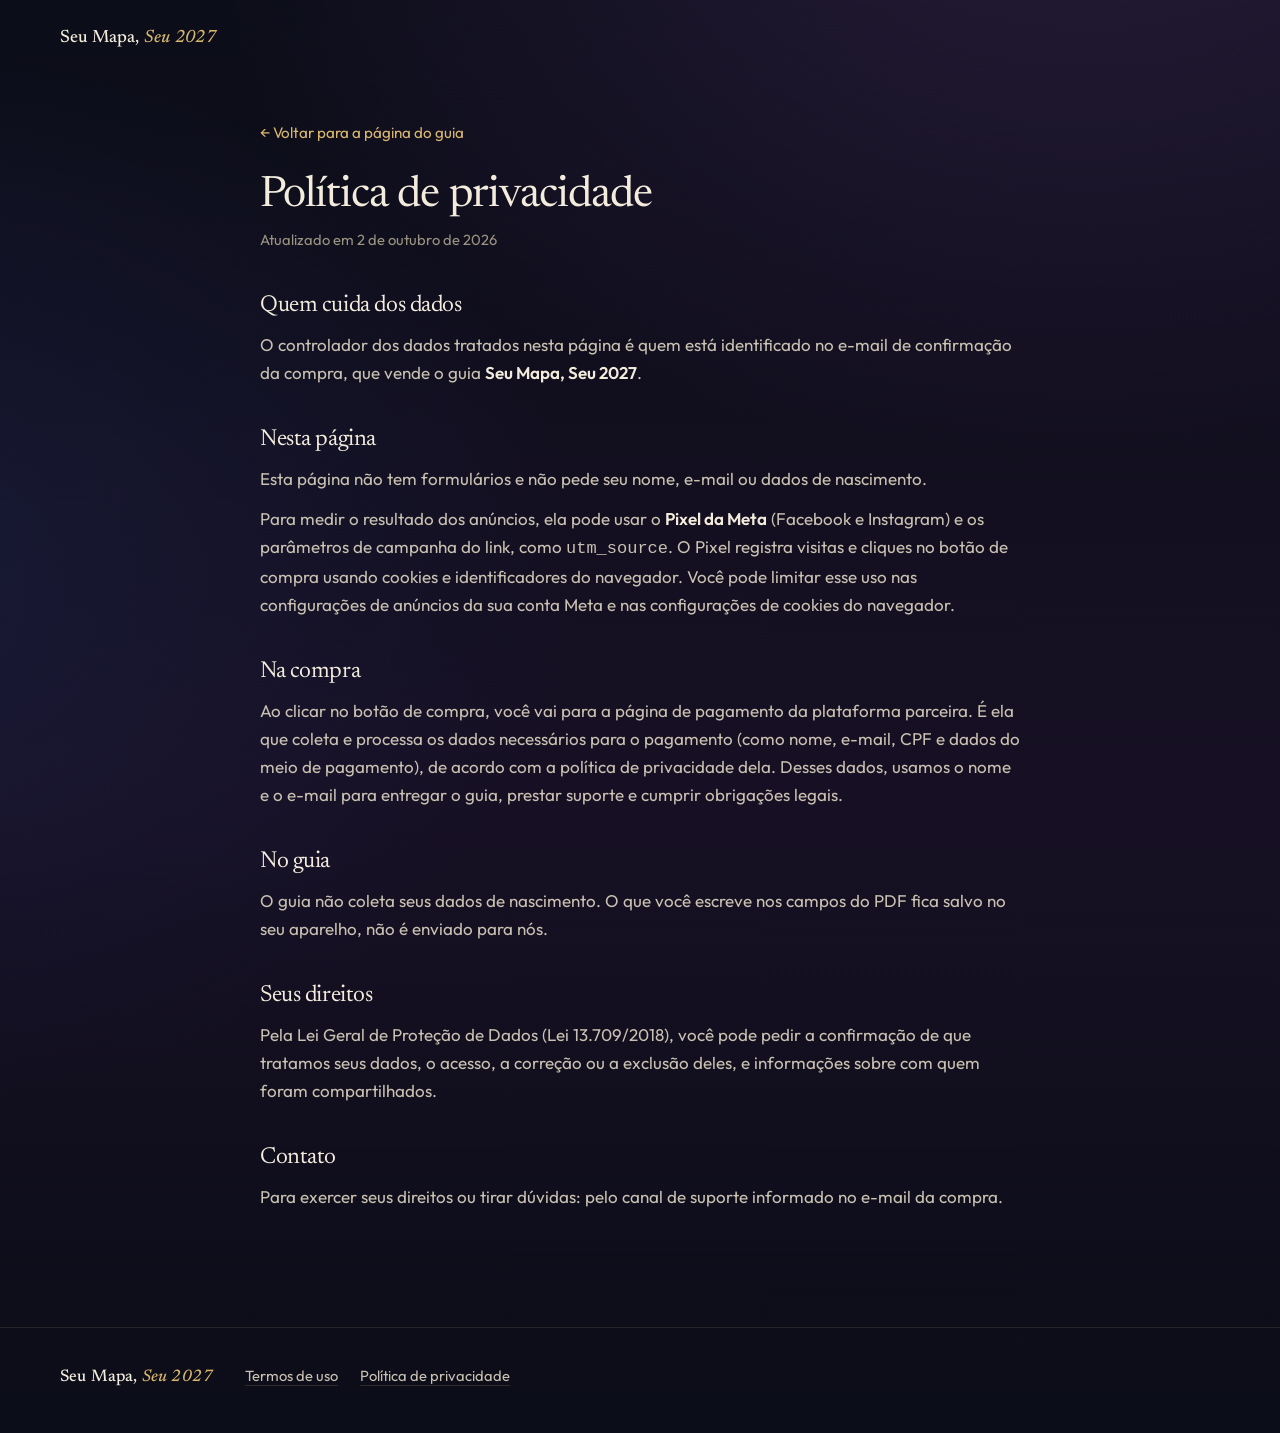
==== privacidade.html @ 2634e00c "Finish the Seu Mapa, Seu 2027 sales page Use the real cover and three real pages of the final PDF in" ====
<!doctype html>
<html lang="pt-BR">
  <head>
    <meta charset="UTF-8" />
    <meta name="viewport" content="width=device-width, initial-scale=1, viewport-fit=cover" />
    <title>Política de privacidade — Seu Mapa, Seu 2027</title>
    <meta name="robots" content="noindex" />
    <meta name="theme-color" content="#0b0d18" />
    <link rel="icon" href="favicon.svg" type="image/svg+xml" />
    <link rel="preconnect" href="https://fonts.googleapis.com" />
    <link rel="preconnect" href="https://fonts.gstatic.com" crossorigin />
    <link href="https://fonts.googleapis.com/css2?family=Newsreader:ital,opsz,wght@0,6..72,400;0,6..72,500;1,6..72,400;1,6..72,500&family=Outfit:wght@400;500;600&display=swap" rel="stylesheet" />
    <link rel="stylesheet" href="styles.css" />
    <script src="config.js"></script>
  </head>
  <body>
    <header class="topbar">
      <div class="wrap">
        <a class="wordmark" href="./" style="text-decoration: none">Seu Mapa, <em>Seu 2027</em></a>
      </div>
    </header>

    <main class="legal wrap">
      <a class="back" href="./">← Voltar para a página do guia</a>
      <h1>Política de privacidade</h1>
      <p class="updated">Atualizado em 2 de outubro de 2026</p>

      <h2>Quem cuida dos dados</h2>
      <p>O controlador dos dados tratados nesta página é <span data-operator>quem está identificado no e-mail de confirmação da compra</span>, que vende o guia <strong>Seu Mapa, Seu 2027</strong>.</p>

      <h2>Nesta página</h2>
      <p>Esta página não tem formulários e não pede seu nome, e-mail ou dados de nascimento.</p>
      <p>Para medir o resultado dos anúncios, ela pode usar o <strong>Pixel da Meta</strong> (Facebook e Instagram) e os parâmetros de campanha do link, como <code>utm_source</code>. O Pixel registra visitas e cliques no botão de compra usando cookies e identificadores do navegador. Você pode limitar esse uso nas configurações de anúncios da sua conta Meta e nas configurações de cookies do navegador.</p>

      <h2>Na compra</h2>
      <p>Ao clicar no botão de compra, você vai para a página de pagamento da plataforma parceira. É ela que coleta e processa os dados necessários para o pagamento (como nome, e-mail, CPF e dados do meio de pagamento), de acordo com a política de privacidade dela. Desses dados, usamos o nome e o e-mail para entregar o guia, prestar suporte e cumprir obrigações legais.</p>

      <h2>No guia</h2>
      <p>O guia não coleta seus dados de nascimento. O que você escreve nos campos do PDF fica salvo no seu aparelho, não é enviado para nós.</p>

      <h2>Seus direitos</h2>
      <p>Pela Lei Geral de Proteção de Dados (Lei 13.709/2018), você pode pedir a confirmação de que tratamos seus dados, o acesso, a correção ou a exclusão deles, e informações sobre com quem foram compartilhados.</p>

      <h2>Contato</h2>
      <p>Para exercer seus direitos ou tirar dúvidas: <span data-support>pelo canal de suporte informado no e-mail da compra</span>.</p>
    </main>

    <footer class="footer">
      <div class="wrap footer-inner">
        <span class="wordmark small">Seu Mapa, <em>Seu 2027</em></span>
        <nav class="footer-links" aria-label="Informações legais">
          <a href="termos.html">Termos de uso</a>
          <a href="privacidade.html" aria-current="page">Política de privacidade</a>
        </nav>
      </div>
    </footer>
    <script src="legal.js" defer></script>
  </body>
</html>
---- styles.css ----
/* =====================================================================
   Seu Mapa, Seu 2027 — landing de vendas
   Noite azul com toque de ameixa, marfim para leitura, dourado contido.
   ===================================================================== */

:root {
  --bg: #0b0d18;
  --bg-plum: #171024;
  --surface: #121527;
  --surface-2: #181b30;
  --ivory: #f3ecdd;
  --ivory-soft: #c9c1b1;
  --ivory-faint: #9a937f;
  --gold: #d8b66e;
  --gold-hot: #e6c785;
  --gold-ink: #1b1407;
  --line: rgba(216, 182, 110, 0.18);
  --line-soft: rgba(243, 236, 221, 0.1);

  --serif: "Newsreader", "Iowan Old Style", Georgia, serif;
  --sans: "Outfit", system-ui, -apple-system, "Segoe UI", sans-serif;
  --ease: cubic-bezier(0.16, 1, 0.3, 1);
  --pad: clamp(20px, 5vw, 40px);
  --section: clamp(68px, 9vw, 116px);

  color-scheme: dark;
}

* { box-sizing: border-box; }
[hidden] { display: none !important; }
html { -webkit-text-size-adjust: 100%; scroll-behavior: smooth; }
body {
  margin: 0;
  min-height: 100vh;
  background:
    radial-gradient(120% 70% at 85% -10%, rgba(74, 46, 98, 0.45), transparent 60%),
    radial-gradient(90% 60% at -10% 40%, rgba(30, 40, 84, 0.4), transparent 62%),
    linear-gradient(180deg, var(--bg) 0%, var(--bg-plum) 55%, var(--bg) 100%);
  color: var(--ivory);
  font: 400 1.0625rem/1.65 var(--sans);
  -webkit-font-smoothing: antialiased;
  overflow-x: hidden;
}
img { display: block; max-width: 100%; height: auto; }
a { color: inherit; }
button { font: inherit; color: inherit; }
::selection { background: var(--gold); color: var(--gold-ink); }
:focus-visible { outline: 2px solid var(--gold-hot); outline-offset: 4px; border-radius: 4px; }

.wrap { width: min(1160px, 100% - var(--pad) * 2); margin-inline: auto; }

.skip {
  position: absolute; left: 12px; top: -60px; z-index: 50;
  padding: 10px 16px; background: var(--ivory); color: var(--bg);
  border-radius: 8px; text-decoration: none; font-weight: 600;
}
.skip:focus { top: 12px; }

/* ---------------------------------------------------------------- Céu */
.sky { position: fixed; inset: 0; z-index: -1; pointer-events: none; overflow: hidden; }
.orbits { position: absolute; inset: 0; width: 100%; height: 100%; }
.orbits circle, .orbits ellipse { fill: none; stroke: var(--gold); stroke-opacity: 0.1; stroke-width: 1; vector-effect: non-scaling-stroke; }
.orbits .orbit-dot { fill: var(--gold); fill-opacity: 0.7; stroke: none; }
.orbit-spin { transform-origin: 760px 300px; transform-box: view-box; animation: spin 180s linear infinite; }
.stars {
  position: absolute; inset: 0; opacity: 0.55;
  background-image:
    radial-gradient(1px 1px at 12% 18%, #fff 50%, transparent 51%),
    radial-gradient(1px 1px at 72% 12%, #fff 50%, transparent 51%),
    radial-gradient(1.2px 1.2px at 38% 66%, #f3e2bd 50%, transparent 51%),
    radial-gradient(1px 1px at 88% 58%, #fff 50%, transparent 51%),
    radial-gradient(1px 1px at 22% 88%, #fff 50%, transparent 51%),
    radial-gradient(1.2px 1.2px at 58% 34%, #f3e2bd 50%, transparent 51%);
  background-size: 620px 620px;
  -webkit-mask-image: linear-gradient(180deg, #000 0%, rgba(0, 0, 0, 0.35) 70%, transparent);
  mask-image: linear-gradient(180deg, #000 0%, rgba(0, 0, 0, 0.35) 70%, transparent);
  animation: twinkle 9s ease-in-out infinite alternate;
}

/* ------------------------------------------------------------ Tipografia */
h1, h2, h3 { margin: 0; font-family: var(--serif); font-weight: 500; color: var(--ivory); text-wrap: balance; }
h1 { font-size: clamp(2.3rem, 1.5rem + 3.1vw, 3.45rem); line-height: 1.06; letter-spacing: -0.022em; font-weight: 400; }
h2 { font-size: clamp(1.8rem, 1.35rem + 1.8vw, 2.65rem); line-height: 1.12; letter-spacing: -0.018em; font-weight: 400; }
h3 { font-size: 1.32rem; line-height: 1.25; font-weight: 500; }
p { margin: 0; }
em { font-style: italic; }

.eyebrow {
  font: 600 0.8125rem/1.4 var(--sans);
  letter-spacing: 0.2em; text-transform: uppercase; color: var(--gold);
}

.wordmark { font-family: var(--serif); font-size: 1.12rem; font-weight: 500; letter-spacing: 0.01em; color: var(--ivory); }
.wordmark em { color: var(--gold); }
.wordmark.small { font-size: 1.05rem; }

/* ---------------------------------------------------------------- Topo */
.topbar { padding-block: 22px 0; }

/* ---------------------------------------------------------------- CTA */
.cta {
  position: relative; display: inline-flex; align-items: center; justify-content: center;
  min-height: 56px; padding: 16px 28px; border-radius: 999px;
  background: linear-gradient(180deg, var(--gold-hot), var(--gold));
  color: var(--gold-ink); text-decoration: none; text-align: center;
  font: 600 1.02rem/1.25 var(--sans); letter-spacing: 0.005em;
  box-shadow: 0 10px 30px rgba(216, 182, 110, 0.22), inset 0 1px 0 rgba(255, 255, 255, 0.45);
  overflow: hidden; cursor: pointer;
  transition: transform 0.35s var(--ease), box-shadow 0.35s var(--ease);
}
.cta::after {
  content: ""; position: absolute; inset: 0;
  background: linear-gradient(110deg, transparent 35%, rgba(255, 255, 255, 0.5) 50%, transparent 65%);
  transform: translateX(-120%); transition: transform 0.9s var(--ease);
}
.cta:hover { transform: translateY(-2px); box-shadow: 0 16px 40px rgba(216, 182, 110, 0.32), inset 0 1px 0 rgba(255, 255, 255, 0.5); }
.cta:hover::after { transform: translateX(120%); }
.cta:active { transform: translateY(0) scale(0.985); }
.cta-wide { width: 100%; max-width: 440px; }

/* ---------------------------------------------------------------- Hero */
.hero {
  display: grid; gap: 36px;
  padding-block: clamp(28px, 6vw, 72px) var(--section);
}
.hero-copy { display: grid; gap: 18px; max-width: 600px; }
.lede { font-size: clamp(1.06rem, 1rem + 0.3vw, 1.2rem); color: var(--ivory-soft); max-width: 34em; }
.buy { display: grid; gap: 14px; margin-top: 8px; justify-items: start; }
/* Preço em destaque com o nome do produto embaixo. O brilho é o mesmo do
   selo de prova social, só que em branco. */
.price { display: grid; justify-items: start; gap: 4px; }
.price-value {
  font: 500 clamp(2.7rem, 2.2rem + 1.6vw, 3.3rem)/1 var(--serif);
  color: var(--ivory); letter-spacing: 0.005em;
  filter: drop-shadow(0 0 14px rgba(255, 250, 240, 0.18));
}
.price-name { font-size: 0.95rem; color: var(--ivory-soft); letter-spacing: 0.01em; }
@supports (background-clip: text) or (-webkit-background-clip: text) {
  .price-value {
    background: linear-gradient(100deg, #d9d1c1 0%, #f3ecdd 28%, #ffffff 44%, #fffdf6 50%, #f3ecdd 62%, #d9d1c1 100%);
    background-size: 250% 100%;
    background-position: 100% 0;
    -webkit-background-clip: text; background-clip: text;
    color: transparent;
    animation: shimmer 3.8s cubic-bezier(0.45, 0, 0.25, 1) infinite;
    animation-delay: 0.6s;
  }
}

.hero-cover { position: relative; margin: 0; display: grid; justify-items: center; gap: 12px; }
.cover-glow {
  position: absolute; inset: 8% 4%; z-index: -1; border-radius: 50%;
  background: radial-gradient(closest-side, rgba(216, 182, 110, 0.28), rgba(110, 70, 140, 0.18) 55%, transparent);
  filter: blur(30px);
  animation: breathe 8s ease-in-out infinite;
}
.cover-img, .cover-placeholder {
  width: min(300px, 74vw); aspect-ratio: 210 / 297; border-radius: 6px;
  box-shadow: 0 30px 70px rgba(0, 0, 0, 0.55), 0 0 0 1px rgba(243, 236, 221, 0.08);
  transform: rotate(-2deg);
  transition: transform 0.6s var(--ease);
}
.hero-cover:hover .cover-img, .hero-cover:hover .cover-placeholder { transform: rotate(0deg) translateY(-4px); }
.cover-img { object-fit: cover; }

.cover-placeholder {
  position: relative; display: grid; align-content: space-between; justify-items: center;
  padding: 11% 9%; text-align: center;
  background:
    radial-gradient(90% 60% at 50% 0%, rgba(103, 69, 135, 0.55), transparent 70%),
    linear-gradient(180deg, #1b1630, #0e1022);
}
.cover-placeholder::before {
  content: ""; position: absolute; inset: 5%; border: 1px solid rgba(216, 182, 110, 0.45); border-radius: 3px;
}
.cp-top { font: 600 0.62rem/1.3 var(--sans); letter-spacing: 0.24em; text-transform: uppercase; color: var(--gold); }
.cp-orbit { width: 62%; }
.cp-orbit circle { fill: none; stroke: var(--gold); stroke-opacity: 0.55; stroke-width: 1; }
.cp-orbit .cp-sun { fill: var(--gold); stroke: none; fill-opacity: 0.95; }
.cp-orbit .cp-dot { fill: var(--ivory); stroke: none; }
.cp-title { display: grid; font: 400 clamp(1.5rem, 1.1rem + 1.5vw, 2.05rem)/1.05 var(--serif); color: var(--ivory); }
.cp-title em { color: var(--gold); }
.cp-sub { font: 500 0.66rem/1.3 var(--sans); letter-spacing: 0.18em; text-transform: uppercase; color: var(--ivory-soft); }

/* -------------------------------------------------------------- Objeção */
.shift { padding-block: 0 var(--section); display: grid; gap: 18px; max-width: 780px; text-align: center; justify-items: center; }
.shift h2 { font-style: italic; }
.shift p { color: var(--ivory-soft); font-size: 1.1rem; max-width: 36em; }
.shift::before {
  content: ""; width: 64px; height: 1px; margin-bottom: 10px;
  background: linear-gradient(90deg, transparent, var(--gold), transparent);
}

/* -------------------------------------------------------- Como funciona */
.how, .get { padding-block: 0 var(--section); }
.section-head { display: grid; gap: 12px; margin-bottom: 36px; max-width: 680px; }

.steps { list-style: none; margin: 0; padding: 0; display: grid; gap: 14px; counter-reset: step; }
.step {
  position: relative; display: grid; gap: 10px; padding: 26px 24px 24px;
  border: 1px solid var(--line-soft); border-radius: 16px;
  background: linear-gradient(180deg, rgba(24, 27, 48, 0.75), rgba(18, 21, 39, 0.55));
}
.step-n {
  display: grid; place-items: center; width: 38px; height: 38px; border-radius: 50%;
  border: 1px solid var(--line); color: var(--gold);
  font: 500 1.05rem/1 var(--serif);
}
.step p { color: var(--ivory-soft); }
.step-main h3 { max-width: 18em; }

/* Requisito do mapa: visível, em corpo legível, antes de cada compra. */
.requirement {
  display: grid; grid-template-columns: 22px 1fr; gap: 10px; align-items: start;
  max-width: 34em; padding: 12px 14px; border-radius: 12px;
  border: 1px solid rgba(216, 182, 110, 0.35); background: rgba(216, 182, 110, 0.07);
  font-size: 0.98rem; line-height: 1.5; color: var(--ivory-soft);
}
.requirement svg { width: 20px; height: 20px; margin-top: 1px; fill: none; stroke: var(--gold); stroke-width: 1.7; stroke-linecap: round; }
.requirement svg .fill { fill: var(--gold); stroke: none; }
.requirement strong { color: var(--ivory); font-weight: 600; }
.requirement-center { text-align: left; margin-bottom: 4px; }
.days-left { font-size: 0.98rem; color: var(--ivory-soft); }
.days-left strong { color: var(--gold-hot); font-weight: 600; }

/* Timer da oferta: dígitos tabulares para não "pular" a cada segundo. */
.timer-inline {
  display: inline-flex; align-items: center; gap: 8px;
  font-size: 0.98rem; color: var(--ivory-soft);
}
.timer-inline strong { color: var(--ivory); font-weight: 600; font-variant-numeric: tabular-nums; letter-spacing: 0.02em; }
.timer-inline .dot {
  width: 7px; height: 7px; border-radius: 50%; background: var(--gold-hot);
  box-shadow: 0 0 0 0 rgba(230, 199, 133, 0.6); animation: pulse 2s ease-out infinite;
}
.timer { display: grid; justify-items: center; gap: 10px; margin-top: 4px; }
.timer-label { font-size: 0.98rem; color: var(--ivory-soft); }
.timer-digits { display: flex; gap: 10px; }
.timer-digits span {
  display: grid; justify-items: center; gap: 2px; min-width: 74px; padding: 10px 8px 8px;
  border-radius: 12px; border: 1px solid rgba(216, 182, 110, 0.32); background: rgba(11, 13, 24, 0.45);
}
.timer-digits b { font: 500 2rem/1 var(--serif); color: var(--ivory); font-variant-numeric: tabular-nums lining-nums; }
.timer-digits small { font-size: 0.78rem; letter-spacing: 0.08em; text-transform: uppercase; color: var(--ivory-faint); }
/* Prova social: selo em duas camadas, dourado com um brilho que atravessa
   as duas linhas juntas e descansa antes de passar de novo. Sem suporte a
   background-clip fica dourado sólido; com movimento reduzido, o brilho para. */
.social-proof {
  --star: 18px;
  display: grid; justify-items: start; gap: 1px;
  color: var(--gold);
  filter: drop-shadow(0 0 14px rgba(230, 199, 133, 0.3));
}
.sp-head { display: inline-flex; align-items: center; gap: 8px; }
.sp-head strong { font: 700 1.2rem/1.3 var(--sans); letter-spacing: 0.01em; }
.sp-rest { font-size: 0.98rem; line-height: 1.45; padding-left: calc(var(--star) + 8px); }
.sp-star {
  display: inline-grid; place-items: center; width: var(--star); flex: none;
  font-size: 0.95rem; color: var(--gold-hot);
  text-shadow: 0 0 10px rgba(255, 236, 196, 0.85);
  animation: twinkle-star 3.8s ease-in-out infinite;
}
.sp-head .sp-star:last-child { animation-delay: 1.9s; }
@supports (background-clip: text) or (-webkit-background-clip: text) {
  .sp-shine {
    background: linear-gradient(100deg, #b8924c 0%, #e6c785 28%, #fff7e0 44%, #ffe9b8 50%, #e6c785 62%, #b8924c 100%);
    background-size: 250% 100%;
    background-position: 100% 0;
    -webkit-background-clip: text; background-clip: text;
    color: transparent;
    animation: shimmer 3.8s cubic-bezier(0.45, 0, 0.25, 1) infinite;
  }
  /* A segunda linha começa o brilho um pouco depois: parece uma passada só. */
  .sp-rest.sp-shine { animation-delay: 0.18s; }
}
.offer .social-proof { justify-items: center; text-align: center; }
.offer .sp-rest { padding-left: 0; }

/* Passo 1 carrega as três posições: nada se repete fora dele. */
.positions { list-style: none; margin: 8px 0 0; padding: 16px 0 0; display: grid; gap: 14px; border-top: 1px solid var(--line-soft); }
.positions li { display: grid; grid-template-columns: 34px 1fr; gap: 12px; align-items: start; }
.positions svg { width: 32px; height: 32px; fill: none; stroke: var(--gold); stroke-width: 1.5; stroke-linecap: round; stroke-linejoin: round; }
.positions svg .fill, .notice svg .fill { fill: var(--gold); stroke: none; }
.positions span { color: var(--ivory-soft); font-size: 1rem; line-height: 1.5; }
.positions strong { display: block; font: 500 1.18rem/1.25 var(--serif); color: var(--ivory); }

.notice {
  margin-top: 40px; display: grid; grid-template-columns: 26px 1fr; gap: 14px; align-items: start;
  padding: 20px 22px; border-radius: 14px;
  border: 1px solid rgba(216, 182, 110, 0.4);
  background: rgba(216, 182, 110, 0.07);
}
.notice svg { width: 24px; height: 24px; fill: none; stroke: var(--gold); stroke-width: 1.6; stroke-linecap: round; margin-top: 2px; }
.notice p { color: var(--ivory-soft); }
.notice strong { color: var(--ivory); }

/* ---------------------------------------------------- O que você recebe */
.get-grid { display: grid; gap: 32px; }
.features { list-style: none; margin: 0; padding: 0; display: grid; gap: 14px; align-content: start; }
.features li { position: relative; padding-left: 30px; color: var(--ivory-soft); }
.features li::before {
  content: ""; position: absolute; left: 4px; top: 0.62em; width: 10px; height: 10px; border-radius: 50%;
  border: 1px solid var(--gold); box-shadow: inset 0 0 0 2.5px var(--bg), inset 0 0 0 10px var(--gold);
}
.features strong { color: var(--ivory); font-weight: 600; }
.features .pending-li { padding-left: 0; }
.features .pending-li::before { display: none; }

.gallery-wrap { display: grid; gap: 12px; }
.gallery { display: grid; gap: 12px; grid-template-columns: repeat(2, 1fr); }
/* Com três páginas, ficam as três lado a lado também no celular. */
.gallery[data-count="3"] { grid-template-columns: repeat(3, 1fr); }
.gallery-note { font-size: 0.9rem; color: var(--ivory-faint); text-align: center; }
.gallery-empty {
  grid-column: 1 / -1; display: grid; justify-items: center; gap: 12px; text-align: center;
  padding: 44px 24px; border-radius: 16px; border: 1px dashed var(--line);
  background: rgba(18, 21, 39, 0.5); color: var(--ivory-faint);
}
.gallery-empty svg { width: 44px; fill: none; stroke: var(--ivory-faint); stroke-width: 1.4; stroke-linecap: round; }
.thumb {
  position: relative; padding: 0; border: 1px solid var(--line-soft); border-radius: 10px;
  background: #fff; overflow: hidden; cursor: zoom-in; aspect-ratio: 210 / 297;
  transition: transform 0.45s var(--ease), box-shadow 0.45s var(--ease), border-color 0.45s;
}
.thumb img { width: 100%; height: 100%; object-fit: cover; object-position: top; }
.thumb::after {
  content: "Ampliar"; position: absolute; right: 8px; bottom: 8px; padding: 5px 10px; border-radius: 999px;
  background: rgba(11, 13, 24, 0.82); color: var(--ivory); font: 500 0.78rem/1 var(--sans);
}
.thumb:hover { transform: translateY(-4px); border-color: var(--line); box-shadow: 0 18px 40px rgba(0, 0, 0, 0.45); }

/* ------------------------------------------------------------ Fechamento */
.close { padding-block: 0 var(--section); }
.offer {
  position: relative; overflow: hidden; isolation: isolate;
  display: grid; justify-items: center; gap: 16px; text-align: center;
  max-width: 760px; margin-inline: auto; padding: clamp(36px, 6vw, 60px) clamp(22px, 5vw, 56px);
  border-radius: 24px; border: 1px solid rgba(216, 182, 110, 0.45);
  background:
    radial-gradient(90% 70% at 50% 0%, rgba(103, 69, 135, 0.5), transparent 70%),
    linear-gradient(180deg, #1c1a33, #111326);
  box-shadow: 0 40px 90px rgba(0, 0, 0, 0.45), inset 0 1px 0 rgba(243, 236, 221, 0.08);
}
.offer-orbit {
  position: absolute; z-index: -1; width: 520px; aspect-ratio: 1; top: -300px; left: 50%;
  translate: -50% 0; border-radius: 50%; border: 1px solid rgba(216, 182, 110, 0.18);
  box-shadow: 0 0 0 70px rgba(216, 182, 110, 0.025), 0 0 0 140px rgba(216, 182, 110, 0.02);
}
.offer h2 { max-width: 15em; }
.offer-text { color: var(--ivory-soft); max-width: 32em; }
.offer-price { font: 500 2.75rem/1 var(--serif); color: var(--ivory); margin-top: 6px; }
.assurances {
  list-style: none; margin: 2px 0 0; padding: 0; display: grid; gap: 8px; justify-items: start;
  text-align: left; font-size: 0.95rem; line-height: 1.45; color: var(--ivory-soft);
}
.assurances li { display: grid; grid-template-columns: 20px 1fr; gap: 10px; align-items: start; }
.assurances svg { width: 20px; height: 20px; margin-top: 1px; fill: none; stroke: var(--gold); stroke-width: 1.5; stroke-linecap: round; stroke-linejoin: round; }
.disclaimer { font-size: 0.98rem; color: var(--ivory-soft); max-width: 30em; }

/* ---------------------------------------------------------------- FAQ */
.faq { padding-block: 0 var(--section); max-width: 800px; }
.faq h2 { margin-bottom: 24px; }
.faq-list { border-top: 1px solid var(--line-soft); }
.faq details { border-bottom: 1px solid var(--line-soft); }
.faq summary {
  list-style: none; display: flex; justify-content: space-between; align-items: center; gap: 18px;
  padding: 20px 2px; cursor: pointer; font: 500 1.08rem/1.4 var(--sans); color: var(--ivory);
}
.faq summary::-webkit-details-marker { display: none; }
.faq summary::after {
  content: ""; flex: 0 0 12px; height: 12px;
  background:
    linear-gradient(var(--gold), var(--gold)) center / 12px 1.5px no-repeat,
    linear-gradient(var(--gold), var(--gold)) center / 1.5px 12px no-repeat;
  transition: transform 0.4s var(--ease);
}
.faq details[open] summary::after { transform: rotate(45deg); }
.faq summary:hover { color: var(--gold-hot); }
.answer { padding: 0 2px 22px; color: var(--ivory-soft); max-width: 40em; }
.faq details[open] .answer { animation: drop 0.45s var(--ease); }

/* ------------------------------------------------------------- Rodapé */
.footer { border-top: 1px solid var(--line-soft); padding-block: 36px 44px; }
.footer-inner { display: grid; gap: 12px; }
.footer-links { display: flex; flex-wrap: wrap; gap: 6px 22px; font-size: 0.92rem; }
.footer-links a { color: var(--ivory-soft); text-decoration: underline; text-decoration-color: var(--line); text-underline-offset: 4px; }
.footer-links a:hover { color: var(--gold-hot); text-decoration-color: currentColor; }
.footer-operator { font-size: 0.88rem; color: var(--ivory-soft); }
.footer-note { font-size: 0.88rem; color: var(--ivory-faint); max-width: 40em; }

/* ------------------------------------------------- Termos e Privacidade */
.legal { max-width: 760px; padding-block: clamp(28px, 6vw, 64px) var(--section); }
.legal .back { display: inline-block; margin-bottom: 28px; color: var(--gold); font-size: 0.95rem; text-decoration: none; }
.legal .back:hover { color: var(--gold-hot); }
.legal h1 { font-size: clamp(2rem, 1.5rem + 2vw, 2.7rem); }
.legal .updated { margin-top: 10px; font-size: 0.92rem; color: var(--ivory-faint); }
.legal h2 { font-size: 1.45rem; margin-top: 40px; }
.legal p, .legal li { color: var(--ivory-soft); }
.legal p { margin-top: 12px; }
.legal ul { margin: 12px 0 0; padding-left: 1.2em; display: grid; gap: 8px; }
.legal strong { color: var(--ivory); font-weight: 600; }
.legal a { color: var(--gold-hot); }

/* ------------------------------------------------------- Visualizador */
.viewer {
  width: min(920px, 100vw); max-width: 100vw; height: min(96vh, 100dvh); max-height: 100dvh;
  margin: auto; padding: 0; border: 0; background: transparent; color: var(--ivory);
}
.viewer::backdrop { background: rgba(6, 7, 14, 0.9); backdrop-filter: blur(6px); }
.viewer[open] { display: grid; grid-template-rows: 1fr auto; }
.viewer-stage { overflow: auto; display: grid; place-items: start center; padding: 56px 12px 8px; overscroll-behavior: contain; }
.viewer-stage img { width: 100%; max-width: 820px; border-radius: 6px; cursor: zoom-in; }
.viewer-stage.zoomed img { width: 180%; max-width: none; cursor: zoom-out; }
.viewer-close {
  position: absolute; top: 10px; right: 10px; z-index: 2; width: 44px; height: 44px;
  border-radius: 50%; border: 1px solid var(--line); background: rgba(11, 13, 24, 0.85); font-size: 1.5rem; cursor: pointer;
}
.viewer-nav { display: flex; justify-content: center; align-items: center; gap: 18px; padding: 12px; }
.viewer-nav button {
  width: 48px; height: 48px; border-radius: 50%; border: 1px solid var(--line);
  background: rgba(11, 13, 24, 0.85); font-size: 1.2rem; cursor: pointer;
}
.viewer-count { min-width: 56px; text-align: center; color: var(--ivory-soft); }

/* -------------------------------------------------------- Pendências */
.pending { display: none; }
.show-pending .pending, .show-pending .pending-li {
  display: inline-block; padding: 4px 10px; border-radius: 6px;
  border: 1px dashed #f0a83a; color: #ffcf8a; background: rgba(240, 168, 58, 0.1);
  font: 500 0.78rem/1.35 var(--sans); letter-spacing: 0;
}
.pending-li { display: none; }
.show-pending .pending-li { display: block; width: fit-content; }

.toast {
  position: fixed; left: 50%; bottom: max(18px, env(safe-area-inset-bottom)); z-index: 60;
  translate: -50% 20px; opacity: 0; pointer-events: none;
  max-width: min(92vw, 460px); padding: 12px 18px; border-radius: 12px;
  background: #241d10; border: 1px solid #f0a83a; color: #ffdca8; font-size: 0.92rem; text-align: center;
  transition: opacity 0.3s, translate 0.4s var(--ease);
}
.toast.show { opacity: 1; translate: -50% 0; }

/* ---------------------------------------------------------- Movimento
   Revelação nos dois sentidos: o conteúdo esmaece ao sair pelas bordas e
   volta ao reentrar, vindo de baixo ao descer e de cima ao subir. */
.js .enter { animation: rise 1s var(--ease) both; animation-delay: calc(var(--d, 0) * 110ms + 80ms); }
.reveal-ready .reveal { transition: opacity 0.8s var(--ease), transform 0.8s var(--ease); }
.reveal-ready .reveal:not(.in) { opacity: 0; transform: translateY(26px); }
.reveal-ready .reveal:not(.in)[data-from="top"] { transform: translateY(-26px); }
.reveal-ready .steps .step:nth-child(2).in { transition-delay: 90ms; }
.reveal-ready .steps .step:nth-child(3).in { transition-delay: 180ms; }

/* Estrelas cadentes: aparecem por um instante a cada ciclo longo. Só
   transform e opacity. */
.meteor {
  position: absolute; top: var(--top); left: var(--left);
  width: var(--len, 150px); height: 1.2px; border-radius: 2px;
  background: linear-gradient(90deg, rgba(255, 244, 220, 0.95), rgba(243, 226, 189, 0.35) 30%, transparent);
  rotate: -32deg; transform-origin: left center; opacity: 0;
  animation: meteor var(--dur, 14s) linear infinite; animation-delay: var(--delay, 0s);
}
.meteor::before {
  content: ""; position: absolute; left: -2px; top: -1.4px; width: 4px; height: 4px; border-radius: 50%;
  background: #fff8e8; box-shadow: 0 0 8px 2px rgba(255, 236, 196, 0.7);
}
.m1 { --top: 10%; --left: 72%; --dur: 13s; --delay: 2s; --len: 170px; }
.m2 { --top: 28%; --left: 96%; --dur: 17s; --delay: 7s; --len: 130px; }
.m3 { --top: 4%;  --left: 40%; --dur: 21s; --delay: 12s; --len: 190px; }
.m4 { --top: 46%; --left: 84%; --dur: 19s; --delay: 16s; --len: 120px; }

@keyframes rise { from { opacity: 0; transform: translateY(16px); } to { opacity: 1; transform: none; } }
@keyframes spin { to { transform: rotate(360deg); } }
@keyframes breathe { 0%, 100% { opacity: 0.75; transform: scale(0.97); } 50% { opacity: 1; transform: scale(1.03); } }
@keyframes twinkle { from { opacity: 0.4; } to { opacity: 0.65; } }
@keyframes drop { from { opacity: 0; transform: translateY(-6px); } to { opacity: 1; transform: none; } }
@keyframes shimmer { 0% { background-position: 100% 0; } 55%, 100% { background-position: 0% 0; } }
@keyframes twinkle-star { 0%, 100% { opacity: 0.55; transform: scale(0.85) rotate(0deg); } 50% { opacity: 1; transform: scale(1.15) rotate(20deg); } }
@keyframes pulse { 0% { box-shadow: 0 0 0 0 rgba(230, 199, 133, 0.55); } 70%, 100% { box-shadow: 0 0 0 8px rgba(230, 199, 133, 0); } }
@keyframes meteor {
  0% { opacity: 0; translate: 0 0; }
  1% { opacity: 1; }
  6% { opacity: 0.85; }
  9% { opacity: 0; translate: -480px 300px; }
  100% { opacity: 0; translate: -480px 300px; }
}

/* --------------------------------------------------------- Responsivo */
@media (min-width: 640px) {
  .gallery { grid-template-columns: repeat(3, 1fr); }
  .footer-inner { grid-template-columns: auto 1fr; align-items: baseline; column-gap: 32px; }
  .footer-note { grid-column: 1 / -1; }
}
@media (min-width: 600px) and (max-width: 859px) {
  /* Tablet: passos em linha, número à esquerda, em vez de cartões esticados. */
  .step { grid-template-columns: 52px 1fr; column-gap: 18px; align-items: start; }
  .step .step-n { grid-row: span 2; }
  .step > :not(.step-n) { grid-column: 2; }
  .positions { grid-template-columns: repeat(3, 1fr); gap: 16px; }
  .positions li { grid-template-columns: 1fr; gap: 6px; }
  .hero-copy { max-width: 640px; }
  .cover-img, .cover-placeholder { width: min(320px, 60vw); }
}
@media (min-width: 860px) {
  /* Passo 1 (com as três posições) à esquerda; passos 2 e 3 empilhados ao lado. */
  .steps { grid-template-columns: minmax(0, 1.3fr) minmax(0, 1fr); gap: 18px; }
  .step-main { grid-row: span 2; }
  .positions { grid-template-columns: repeat(3, 1fr); gap: 18px; }
  .positions li { grid-template-columns: 1fr; gap: 8px; }
}
@media (min-width: 960px) {
  .hero {
    grid-template-columns: minmax(0, 1.08fr) minmax(0, 0.92fr); align-items: center; gap: 56px;
    min-height: min(760px, calc(100svh - 70px));
  }
  .cover-img, .cover-placeholder { width: min(380px, 100%); }
  .get-grid { grid-template-columns: minmax(0, 0.85fr) minmax(0, 1.15fr); gap: 56px; align-items: start; }
  .cta:not(.cta-wide) { padding-inline: 34px; }
}
@media (min-width: 960px) and (max-height: 860px) {
  /* Notebooks de tela baixa: preço, botão e aviso do mapa na primeira tela. */
  .hero { padding-top: 16px; min-height: 0; }
  .hero-copy { gap: 14px; }
  .lede { line-height: 1.55; }
  .buy { gap: 10px; margin-top: 4px; }
  .requirement { padding-block: 10px; }
}
@media (max-width: 959px) {
  /* No celular a capa vem logo após o botão: menor, para ficar perto da dobra. */
  .hero { gap: 30px; }
  .hero-cover { margin-top: 4px; }
}
@media (max-width: 480px) {
  .buy { justify-items: stretch; }
  /* Com o botão na largura toda, o selo fica centralizado sobre ele. */
  .buy .social-proof { justify-items: center; text-align: center; }
  .buy .sp-rest { padding-left: 0; }
  .buy .price { justify-items: center; text-align: center; }
  .buy .timer-inline { justify-self: center; }
  .cta { width: 100%; padding-inline: 20px; }
  .cover-img, .cover-placeholder { width: min(228px, 60vw); }
  .step { padding: 22px 20px 20px; }
}

@media (max-width: 400px) and (max-height: 780px) {
  /* Celulares baixos: respiros menores para o aviso do mapa caber na dobra. */
  .topbar { padding-top: 14px; }
  .hero { padding-top: 18px; }
  .hero .hero-copy { gap: 11px; }
  .lede { line-height: 1.55; }
  .price-value { font-size: 2.35rem; }
  .buy { gap: 8px; }
  .requirement { padding-block: 10px; }
}
@media (max-width: 400px) {
  /* Telas pequenas: o aviso do mapa precisa caber na primeira dobra. */
  .hero-copy { gap: 14px; }
  .buy { gap: 10px; margin-top: 4px; }
}
@media (max-width: 480px) {
  /* Timer com dias: quatro caixas precisam caber dentro do cartão. */
  .timer-digits { gap: 6px; }
  .timer-digits span { min-width: 58px; padding: 9px 4px 7px; }
  .timer-digits b { font-size: 1.7rem; }
  .timer-digits small { font-size: 0.7rem; letter-spacing: 0.04em; }
  .gallery { gap: 8px; }
  .thumb::after { right: 5px; bottom: 5px; padding: 4px 7px; font-size: 0.68rem; }
}
@media (max-width: 599px) {
  /* Celular: passos em linha e posições compactas para encurtar a rolagem. */
  :root { --section: 58px; }
  .step { grid-template-columns: 38px 1fr; column-gap: 14px; padding: 20px 18px; gap: 6px 14px; }
  .step .step-n { grid-row: span 2; width: 34px; height: 34px; }
  .step > :not(.step-n) { grid-column: 2; }
  .step-main .positions { grid-column: 1 / -1; }
  .positions { gap: 10px; padding-top: 14px; }
  .positions li { grid-template-columns: 28px 1fr; gap: 10px; }
  .positions svg { width: 26px; height: 26px; }
  .positions strong { display: inline; margin-right: 4px; font-size: 1.12rem; }
  .section-head { margin-bottom: 24px; }
  .notice { margin-top: 24px; padding: 16px 18px; }
  .offer { gap: 14px; }
}
/* ?movimento na URL força as animações para revisar a página num sistema
   com animações desligadas. Visitantes comuns seguem a preferência. */
@media (prefers-reduced-motion: reduce) {
  html:not(.force-motion) { scroll-behavior: auto; }
  html:not(.force-motion) *, html:not(.force-motion) *::before, html:not(.force-motion) *::after { animation: none !important; transition: none !important; }
  html:not(.force-motion) .reveal-ready .reveal:not(.in), html:not(.force-motion).reveal-ready .reveal:not(.in) { opacity: 1; transform: none; }
  html:not(.force-motion) .meteor { display: none; }
}
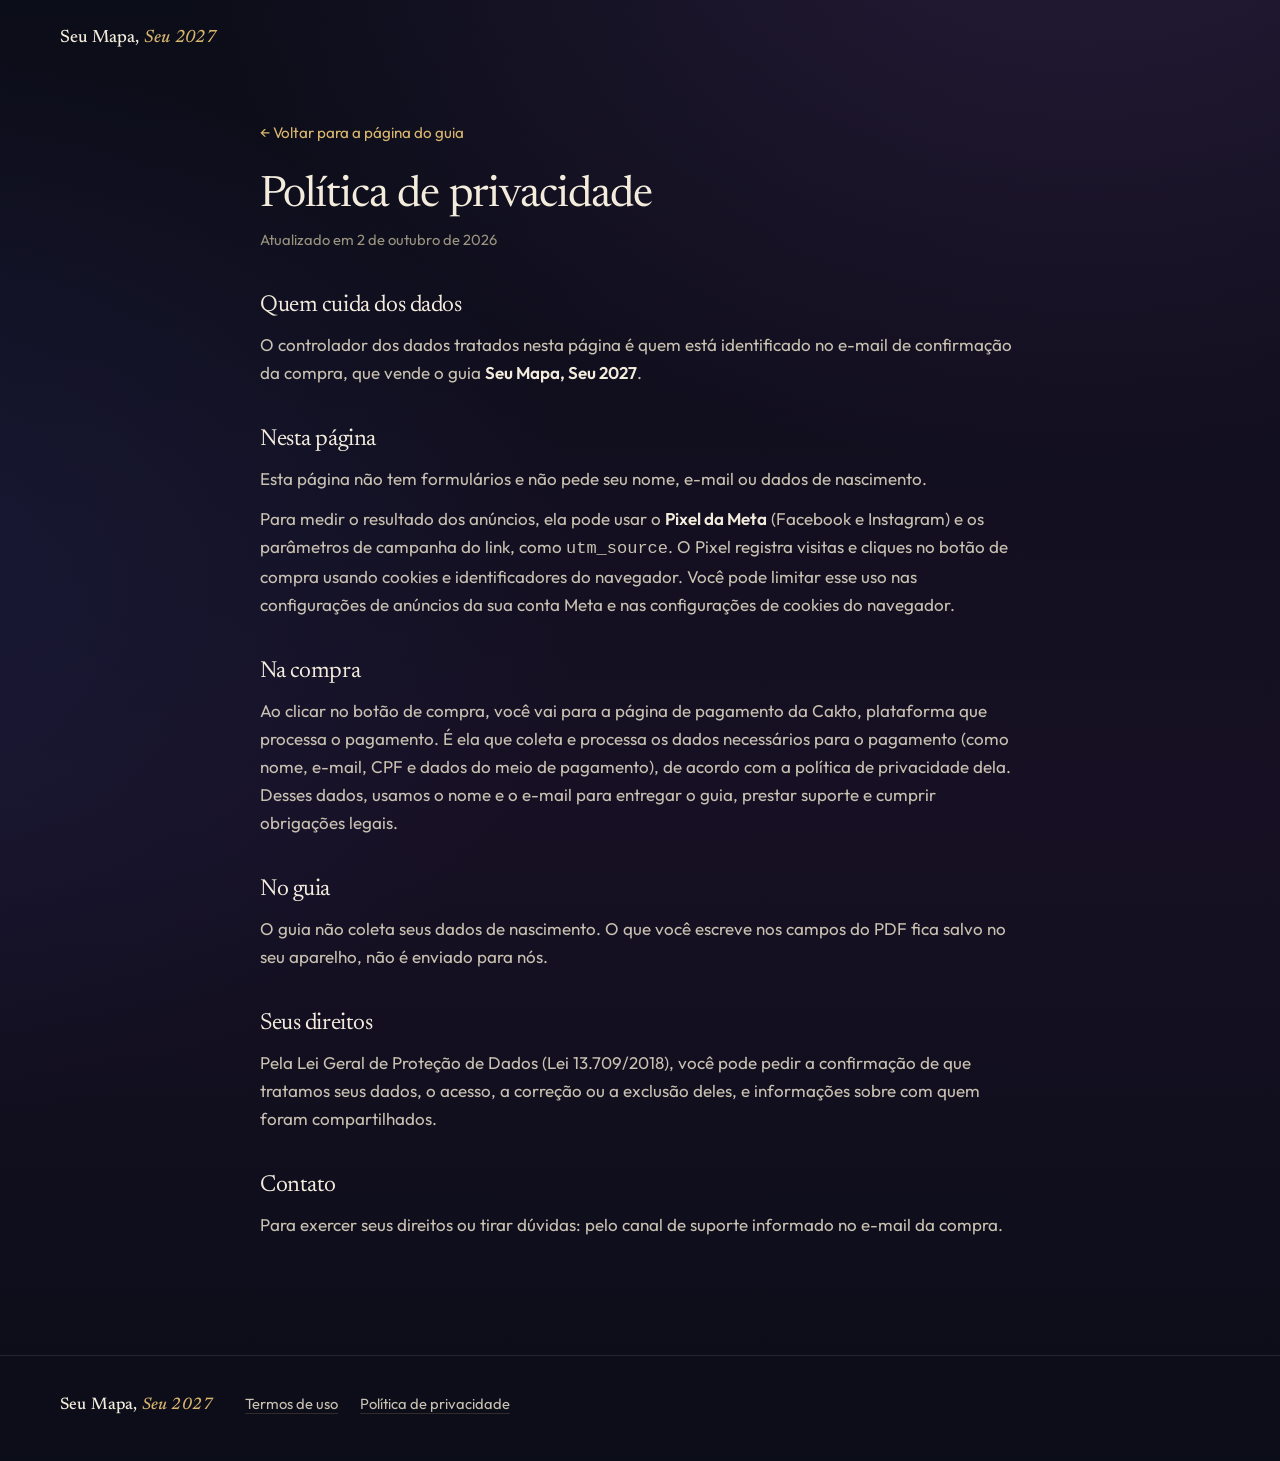
==== commit 34a49278: "Point the buy buttons at the Cakto checkout Both buttons now go to https://pay.cakto.com.br/jqsd53d_" ====
--- a/privacidade.html
+++ b/privacidade.html
@@ -33,7 +33,7 @@
       <p>Para medir o resultado dos anúncios, ela pode usar o <strong>Pixel da Meta</strong> (Facebook e Instagram) e os parâmetros de campanha do link, como <code>utm_source</code>. O Pixel registra visitas e cliques no botão de compra usando cookies e identificadores do navegador. Você pode limitar esse uso nas configurações de anúncios da sua conta Meta e nas configurações de cookies do navegador.</p>
 
       <h2>Na compra</h2>
-      <p>Ao clicar no botão de compra, você vai para a página de pagamento da plataforma parceira. É ela que coleta e processa os dados necessários para o pagamento (como nome, e-mail, CPF e dados do meio de pagamento), de acordo com a política de privacidade dela. Desses dados, usamos o nome e o e-mail para entregar o guia, prestar suporte e cumprir obrigações legais.</p>
+      <p>Ao clicar no botão de compra, você vai para a página de pagamento da Cakto, plataforma que processa o pagamento. É ela que coleta e processa os dados necessários para o pagamento (como nome, e-mail, CPF e dados do meio de pagamento), de acordo com a política de privacidade dela. Desses dados, usamos o nome e o e-mail para entregar o guia, prestar suporte e cumprir obrigações legais.</p>
 
       <h2>No guia</h2>
       <p>O guia não coleta seus dados de nascimento. O que você escreve nos campos do PDF fica salvo no seu aparelho, não é enviado para nós.</p>
